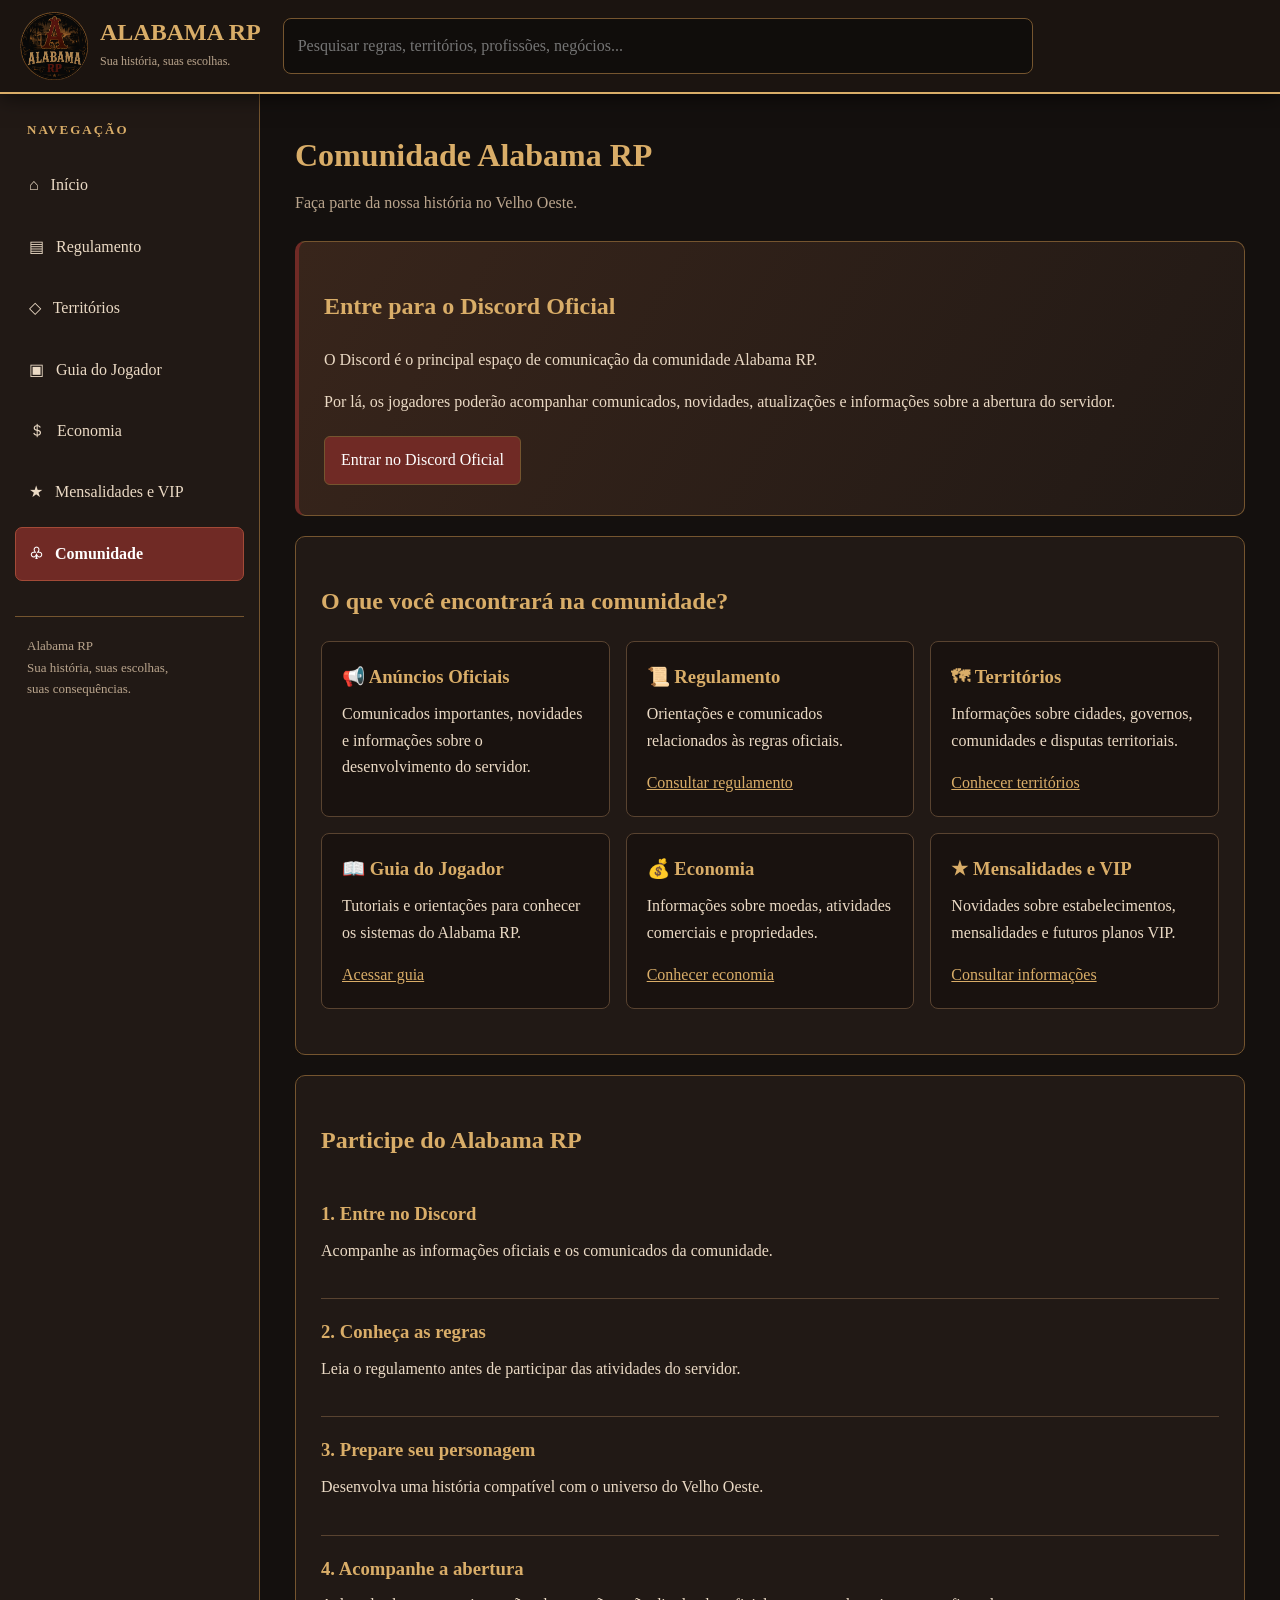
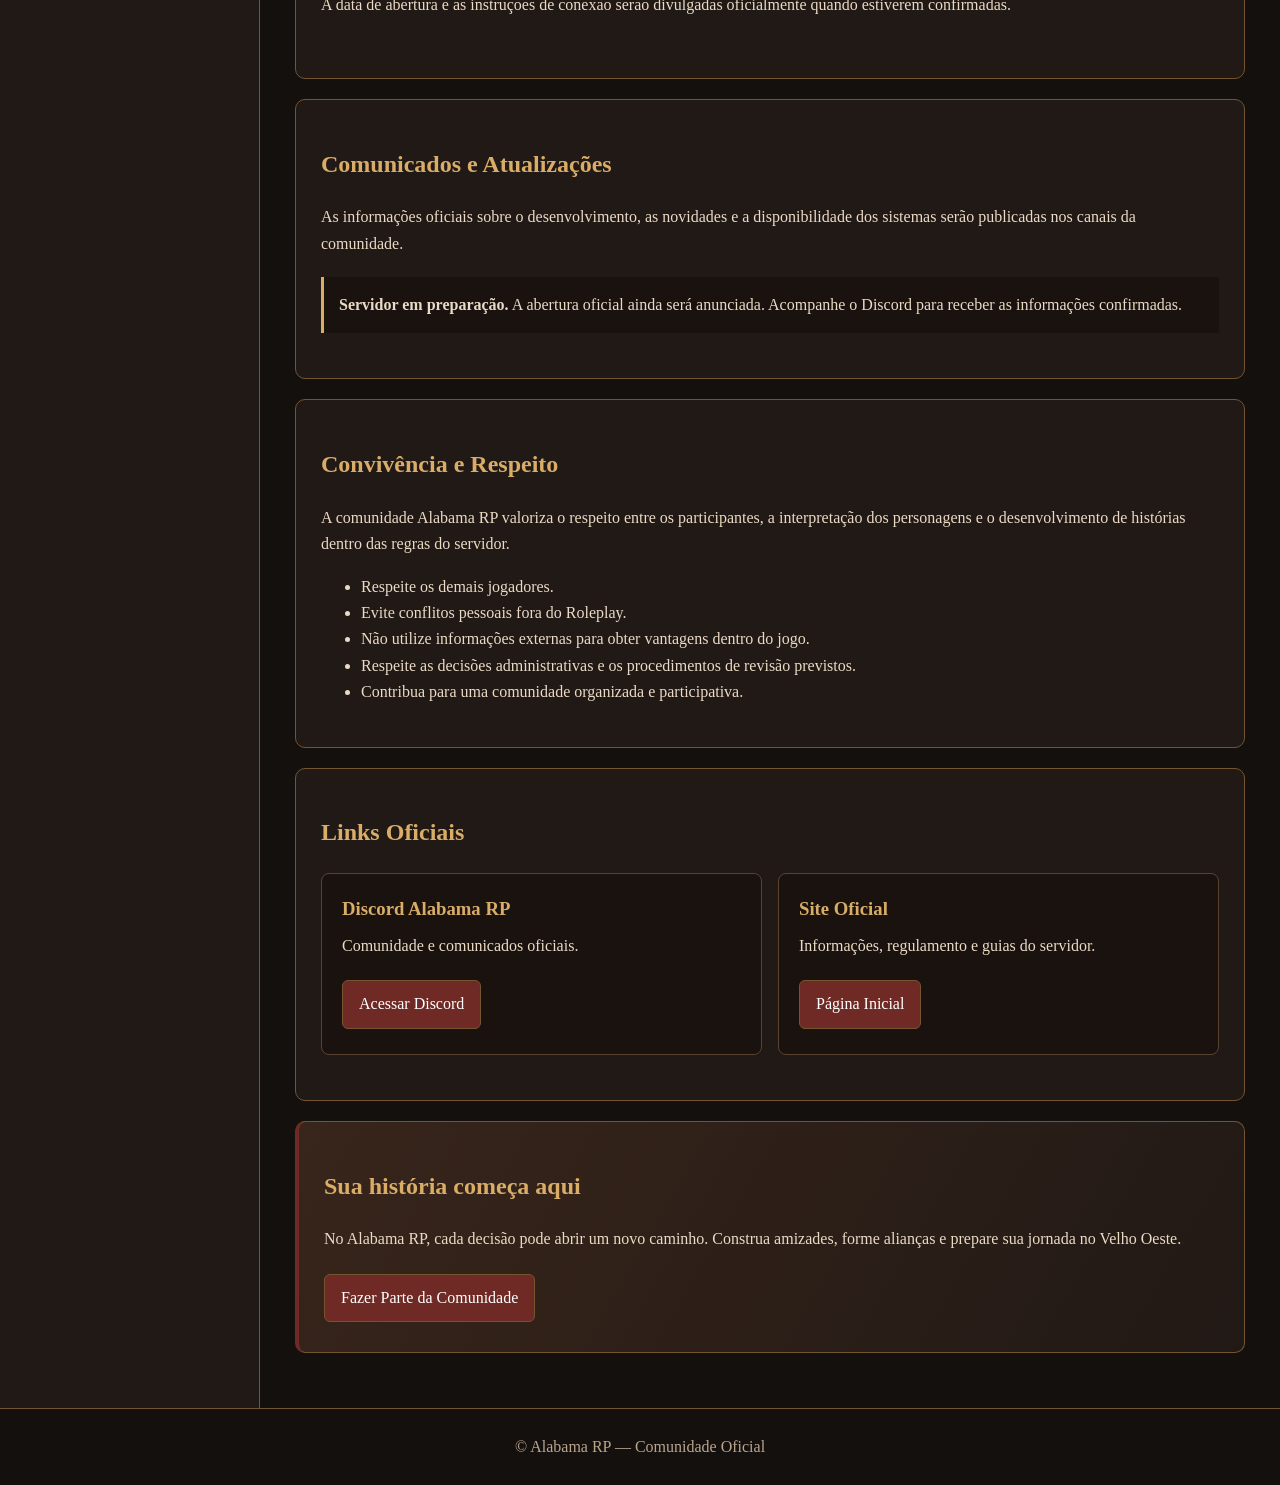
==== comunidade.html @ 0ffe821c "Create comunidade.html" ====
<!DOCTYPE html>
<html lang="pt-BR">
<head>
  <meta charset="UTF-8">
  <meta name="viewport" content="width=device-width, initial-scale=1">
  <meta name="description" content="Comunidade oficial Alabama RP: Discord, novidades, anúncios e informações para jogadores.">
  <title>Alabama RP | Comunidade</title>
  <link rel="stylesheet" href="estilo.css">
  <script src="script.js" defer></script>
</head>

<body>

<header class="topo">
  <div class="topo-interno">
    <div class="marca">
      <img src="LOGO.png" alt="Logo oficial Alabama RP">
      <div>
        <h1>ALABAMA RP</h1>
        <small>Sua história, suas escolhas.</small>
      </div>
    </div>

    <div class="pesquisa">
      <input
        id="pesquisaGlobal"
        type="search"
        placeholder="Pesquisar regras, territórios, profissões, negócios..."
        aria-label="Pesquisar no site"
        autocomplete="off"
      >
      <div id="resultadosBusca" class="resultados" hidden></div>
    </div>

    <button
      id="botaoMenu"
      class="botao-menu"
      type="button"
      aria-expanded="false"
      aria-controls="menuLateral"
    >☰ Menu</button>
  </div>
</header>

<div class="estrutura">

  <aside class="lateral" id="menuLateral">
    <h2>Navegação</h2>

    <nav class="menu" aria-label="Menu principal">
      <a href="index.html">⌂ &nbsp; Início</a>
      <a href="regulamento.html">▤ &nbsp; Regulamento</a>
      <a href="territorios.html">◇ &nbsp; Territórios</a>
      <a href="guia.html">▣ &nbsp; Guia do Jogador</a>
      <a href="economia.html">＄ &nbsp; Economia</a>
      <a href="mensalidades.html">★ &nbsp; Mensalidades e VIP</a>
      <a href="comunidade.html">♧ &nbsp; Comunidade</a>
    </nav>

    <div class="lateral-rodape">
      Alabama RP<br>
      Sua história, suas escolhas,<br>
      suas consequências.
    </div>
  </aside>

  <main class="conteudo">
    <section class="pagina">

      <h2 class="titulo-pagina">Comunidade Alabama RP</h2>
      <p class="subtitulo">
        Faça parte da nossa história no Velho Oeste.
      </p>

      <div class="painel destaque" id="discord">
        <h2>Entre para o Discord Oficial</h2>

        <p>
          O Discord é o principal espaço de comunicação
          da comunidade Alabama RP.
        </p>

        <p>
          Por lá, os jogadores poderão acompanhar
          comunicados, novidades, atualizações
          e informações sobre a abertura do servidor.
        </p>

        <a
          class="botao"
          href="https://discord.gg/YhVTENFm2B"
          target="_blank"
          rel="noopener noreferrer"
        >
          Entrar no Discord Oficial
        </a>
      </div>

      <div class="painel" id="informacoes">
        <h2>O que você encontrará na comunidade?</h2>

        <div class="grade">

          <div class="cartao">
            <h3>📢 Anúncios Oficiais</h3>
            <p>
              Comunicados importantes,
              novidades e informações
              sobre o desenvolvimento do servidor.
            </p>
          </div>

          <div class="cartao">
            <h3>📜 Regulamento</h3>
            <p>
              Orientações e comunicados
              relacionados às regras oficiais.
            </p>
            <a href="regulamento.html">
              Consultar regulamento
            </a>
          </div>

          <div class="cartao">
            <h3>🗺 Territórios</h3>
            <p>
              Informações sobre cidades,
              governos, comunidades e
              disputas territoriais.
            </p>
            <a href="territorios.html">
              Conhecer territórios
            </a>
          </div>

          <div class="cartao">
            <h3>📖 Guia do Jogador</h3>
            <p>
              Tutoriais e orientações
              para conhecer os sistemas
              do Alabama RP.
            </p>
            <a href="guia.html">
              Acessar guia
            </a>
          </div>

          <div class="cartao">
            <h3>💰 Economia</h3>
            <p>
              Informações sobre moedas,
              atividades comerciais
              e propriedades.
            </p>
            <a href="economia.html">
              Conhecer economia
            </a>
          </div>

          <div class="cartao">
            <h3>★ Mensalidades e VIP</h3>
            <p>
              Novidades sobre estabelecimentos,
              mensalidades e futuros planos VIP.
            </p>
            <a href="mensalidades.html">
              Consultar informações
            </a>
          </div>

        </div>
      </div>

      <div class="painel" id="participacao">
        <h2>Participe do Alabama RP</h2>

        <div class="regra">
          <h3>1. Entre no Discord</h3>
          <p>
            Acompanhe as informações oficiais
            e os comunicados da comunidade.
          </p>
        </div>

        <div class="regra">
          <h3>2. Conheça as regras</h3>
          <p>
            Leia o regulamento antes de
            participar das atividades
            do servidor.
          </p>
        </div>

        <div class="regra">
          <h3>3. Prepare seu personagem</h3>
          <p>
            Desenvolva uma história
            compatível com o universo
            do Velho Oeste.
          </p>
        </div>

        <div class="regra">
          <h3>4. Acompanhe a abertura</h3>
          <p>
            A data de abertura e as instruções
            de conexão serão divulgadas
            oficialmente quando estiverem
            confirmadas.
          </p>
        </div>
      </div>

      <div class="painel" id="comunicados">
        <h2>Comunicados e Atualizações</h2>

        <p>
          As informações oficiais sobre
          o desenvolvimento, as novidades
          e a disponibilidade dos sistemas
          serão publicadas nos canais
          da comunidade.
        </p>

        <div class="aviso">
          <strong>Servidor em preparação.</strong>
          A abertura oficial ainda será anunciada.
          Acompanhe o Discord para receber
          as informações confirmadas.
        </div>
      </div>

      <div class="painel" id="convivencia">
        <h2>Convivência e Respeito</h2>

        <p>
          A comunidade Alabama RP valoriza
          o respeito entre os participantes,
          a interpretação dos personagens
          e o desenvolvimento de histórias
          dentro das regras do servidor.
        </p>

        <ul>
          <li>Respeite os demais jogadores.</li>
          <li>Evite conflitos pessoais fora do Roleplay.</li>
          <li>Não utilize informações externas para obter vantagens dentro do jogo.</li>
          <li>Respeite as decisões administrativas e os procedimentos de revisão previstos.</li>
          <li>Contribua para uma comunidade organizada e participativa.</li>
        </ul>
      </div>

      <div class="painel" id="links">
        <h2>Links Oficiais</h2>

        <div class="grade">

          <div class="cartao">
            <h3>Discord Alabama RP</h3>
            <p>
              Comunidade e comunicados oficiais.
            </p>
            <a
              class="botao"
              href="https://discord.gg/YhVTENFm2B"
              target="_blank"
              rel="noopener noreferrer"
            >
              Acessar Discord
            </a>
          </div>

          <div class="cartao">
            <h3>Site Oficial</h3>
            <p>
              Informações, regulamento
              e guias do servidor.
            </p>
            <a class="botao" href="index.html">
              Página Inicial
            </a>
          </div>

        </div>
      </div>

      <div class="painel destaque">
        <h2>Sua história começa aqui</h2>

        <p>
          No Alabama RP, cada decisão
          pode abrir um novo caminho.
          Construa amizades, forme alianças
          e prepare sua jornada no Velho Oeste.
        </p>

        <a
          class="botao"
          href="https://discord.gg/YhVTENFm2B"
          target="_blank"
          rel="noopener noreferrer"
        >
          Fazer Parte da Comunidade
        </a>
      </div>

    </section>
  </main>
</div>

<footer class="rodape">
  © Alabama RP — Comunidade Oficial
</footer>

</body>
</html>
---- estilo.css ----
:root {
  --fundo: #14100e;
  --painel: #211915;
  --painel-claro: #2b211b;
  --ouro: #d9ad68;
  --vermelho: #702a25;
  --texto: #ebdac5;
  --borda: #75552f;
  --muted: #baa58d;
}

* {
  box-sizing: border-box;
}

body {
  margin: 0;
  background: var(--fundo);
  color: var(--texto);
  font-family: Georgia, serif;
  line-height: 1.65;
}

button, input {
  font: inherit;
}

button {
  cursor: pointer;
}

[hidden] {
  display: none !important;
}

a {
  color: var(--ouro);
}

h1, h2, h3, h4 {
  color: var(--ouro);
}

h3 {
  margin-bottom: 8px;
}

p {
  margin-top: 8px;
}

.topo {
  position: sticky;
  top: 0;
  z-index: 20;
  background: #1b1410;
  border-bottom: 2px solid var(--ouro);
  box-shadow: 0 4px 20px #0008;
}

.topo-interno {
  max-width: 1500px;
  margin: auto;
  padding: 12px 20px;
  display: flex;
  align-items: center;
  gap: 22px;
}

.marca {
  display: flex;
  align-items: center;
  gap: 12px;
  min-width: 235px;
}

.marca img {
  width: 68px;
  height: 68px;
  object-fit: contain;
}

.marca h1 {
  font-size: 1.5rem;
  margin: 0;
  line-height: 1.2;
}

.marca small {
  color: var(--muted);
  font-size: 12px;
}

.pesquisa {
  flex: 1;
  position: relative;
  max-width: 750px;
}

.pesquisa input {
  width: 100%;
  padding: 14px;
  color: white;
  background: #100d0b;
  border: 1px solid var(--borda);
  border-radius: 8px;
  outline: none;
}

.pesquisa input:focus {
  border-color: var(--ouro);
}

.resultados {
  position: absolute;
  top: calc(100% + 8px);
  left: 0;
  right: 0;
  max-height: 350px;
  overflow: auto;
  background: var(--painel);
  border: 1px solid var(--borda);
  border-radius: 8px;
  box-shadow: 0 12px 30px #000a;
}

.resultado {
  display: block;
  width: 100%;
  padding: 12px;
  text-align: left;
  background: transparent;
  border: 0;
  border-bottom: 1px solid #493528;
  color: var(--texto);
}

.resultado:hover {
  background: var(--vermelho);
}

.resultado strong {
  display: block;
  color: var(--ouro);
}

.resultado small {
  color: var(--muted);
}

.botao-menu {
  display: none;
  padding: 10px;
  background: var(--vermelho);
  color: white;
  border: 1px solid var(--borda);
  border-radius: 6px;
}

.estrutura {
  display: grid;
  grid-template-columns: 260px minmax(0, 1fr);
  max-width: 1500px;
  margin: auto;
  min-height: calc(100vh - 100px);
}

.lateral {
  padding: 25px 15px;
  background: var(--painel);
  border-right: 1px solid var(--borda);
}

.lateral h2 {
  font-size: 13px;
  letter-spacing: 2px;
  text-transform: uppercase;
  margin: 0 12px 18px;
}

.menu {
  display: flex;
  flex-direction: column;
  gap: 7px;
}

.menu a,
.menu button {
  display: block;
  width: 100%;
  text-align: left;
  padding: 13px;
  border: 1px solid transparent;
  border-radius: 7px;
  background: transparent;
  color: var(--texto);
  text-decoration: none;
}

.menu a:hover,
.menu button:hover {
  background: var(--painel-claro);
  border-color: var(--borda);
}

.menu a.ativo,
.menu button.ativo {
  background: var(--vermelho);
  border-color: #a34a37;
  color: white;
  font-weight: bold;
}

.lateral-rodape {
  margin-top: 35px;
  padding: 18px 12px;
  border-top: 1px solid var(--borda);
  color: var(--muted);
  font-size: 13px;
}

.conteudo {
  min-width: 0;
  padding: 35px;
}

.pagina {
  max-width: 1080px;
  margin: auto;
}

.titulo-pagina {
  font-size: 2rem;
  margin: 0;
}

.subtitulo {
  color: var(--muted);
  margin-bottom: 25px;
}

.painel {
  background: var(--painel);
  border: 1px solid var(--borda);
  border-radius: 10px;
  padding: 25px;
  margin-bottom: 20px;
}

.destaque {
  background: linear-gradient(120deg, #38251b, var(--painel));
  border-left: 4px solid var(--vermelho);
}

.grade {
  display: grid;
  grid-template-columns: repeat(auto-fit, minmax(225px, 1fr));
  gap: 16px;
  margin: 20px 0;
}

.cartao {
  padding: 20px;
  background: #19120f;
  border: 1px solid #594330;
  border-radius: 8px;
}

.cartao h3 {
  margin-top: 0;
}

.aviso {
  padding: 15px;
  background: #19120f;
  border-left: 3px solid var(--ouro);
  margin: 20px 0;
}

.regra {
  border-bottom: 1px solid #594330;
  padding: 18px 0;
}

.regra:last-child {
  border-bottom: 0;
}

.regra h3 {
  margin-top: 0;
}

.regra ul {
  padding-left: 23px;
}

.regra li {
  margin: 7px 0;
}

.etiqueta {
  display: inline-block;
  padding: 4px 10px;
  background: #392820;
  color: var(--ouro);
  border: 1px solid var(--borda);
  border-radius: 5px;
  font-size: 13px;
}

.botao {
  display: inline-block;
  padding: 10px 16px;
  border: 1px solid var(--borda);
  border-radius: 6px;
  background: var(--vermelho);
  color: white;
  text-decoration: none;
  margin: 5px 5px 5px 0;
}

.botao:hover {
  background: #91392e;
}

.rodape {
  text-align: center;
  color: var(--muted);
  border-top: 1px solid var(--borda);
  padding: 25px;
}

@media (max-width: 850px) {
  .topo-interno {
    flex-wrap: wrap;
    gap: 10px;
  }

  .marca {
    min-width: 0;
    flex: 1;
  }

  .marca img {
    width: 50px;
    height: 50px;
  }

  .marca h1 {
    font-size: 1.2rem;
  }

  .pesquisa {
    order: 3;
    flex-basis: 100%;
    max-width: none;
  }

  .botao-menu {
    display: block;
  }

  .estrutura {
    display: block;
  }

  .lateral {
    display: none;
    border-right: 0;
  }

  .lateral.aberta {
    display: block;
  }

  .conteudo {
    padding: 20px 15px;
  }

  .painel {
    padding: 18px;
  }

  .titulo-pagina {
    font-size: 1.6rem;
  }
}
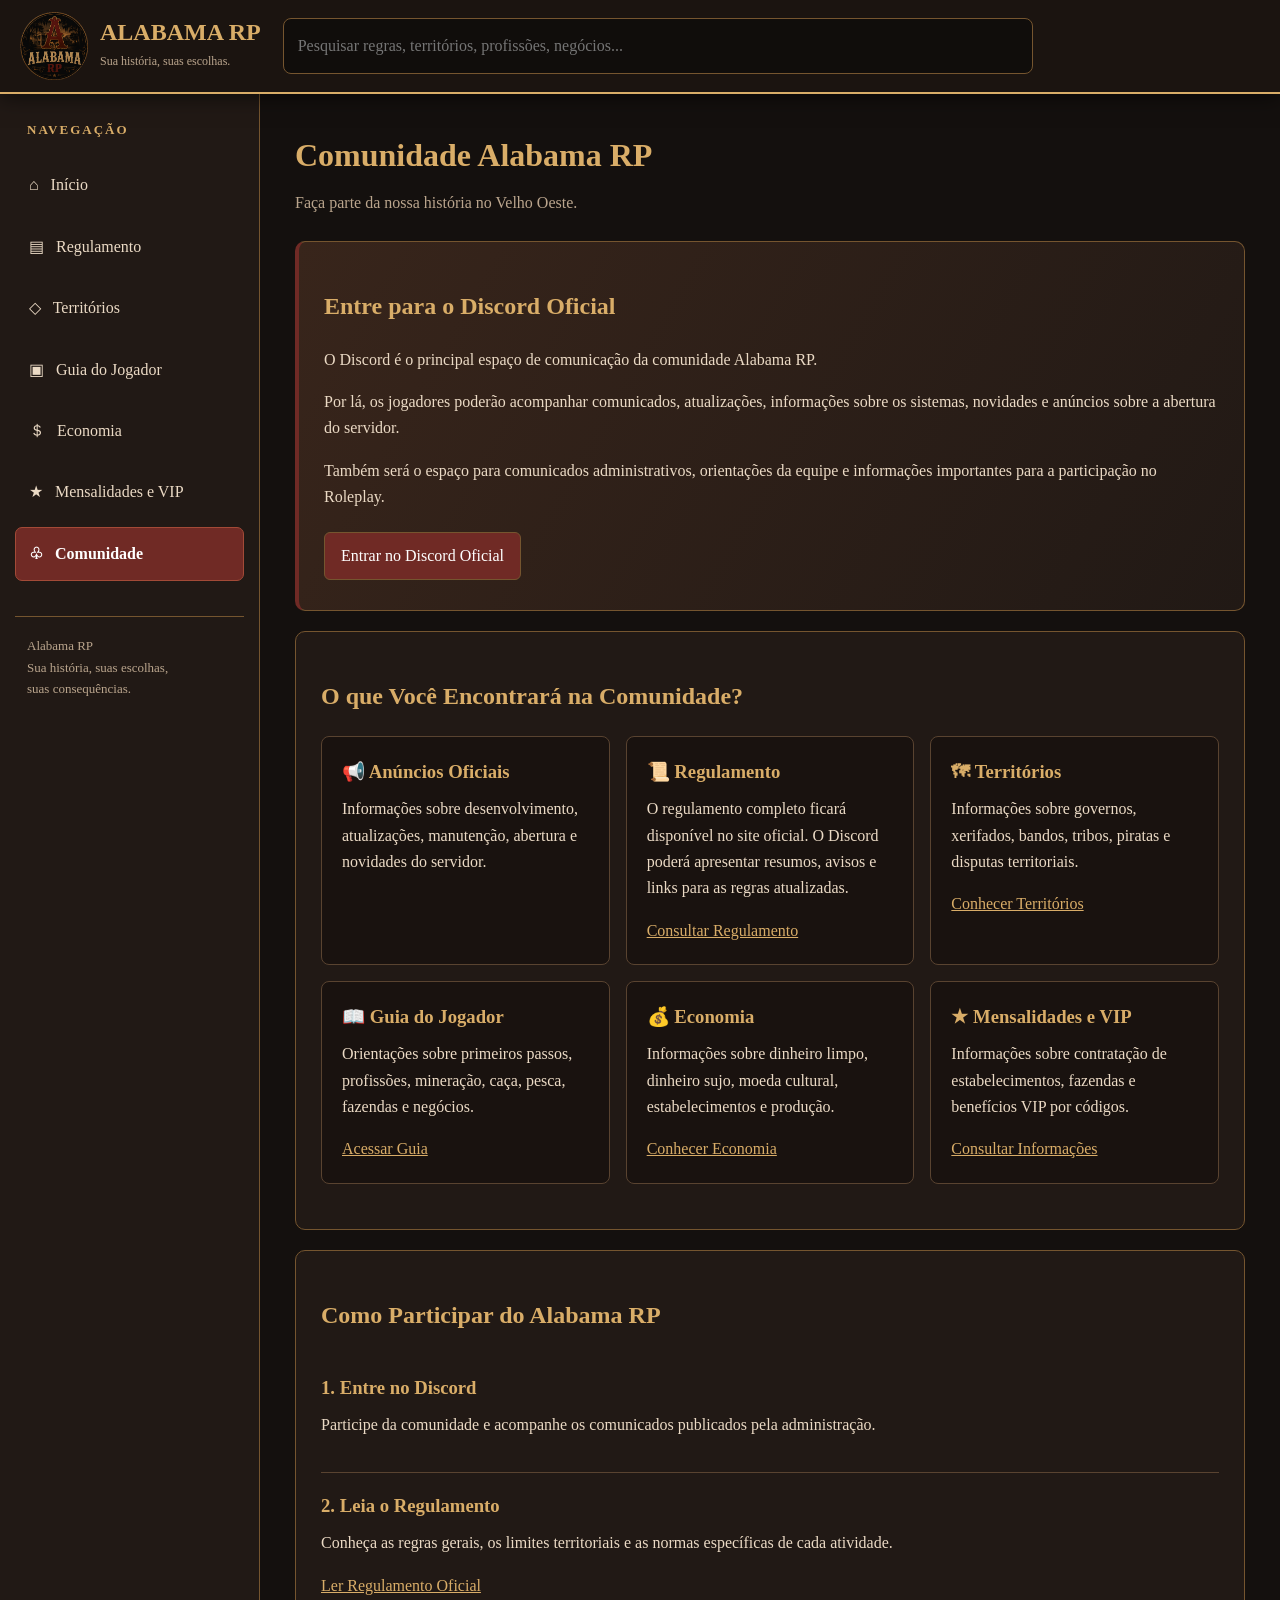
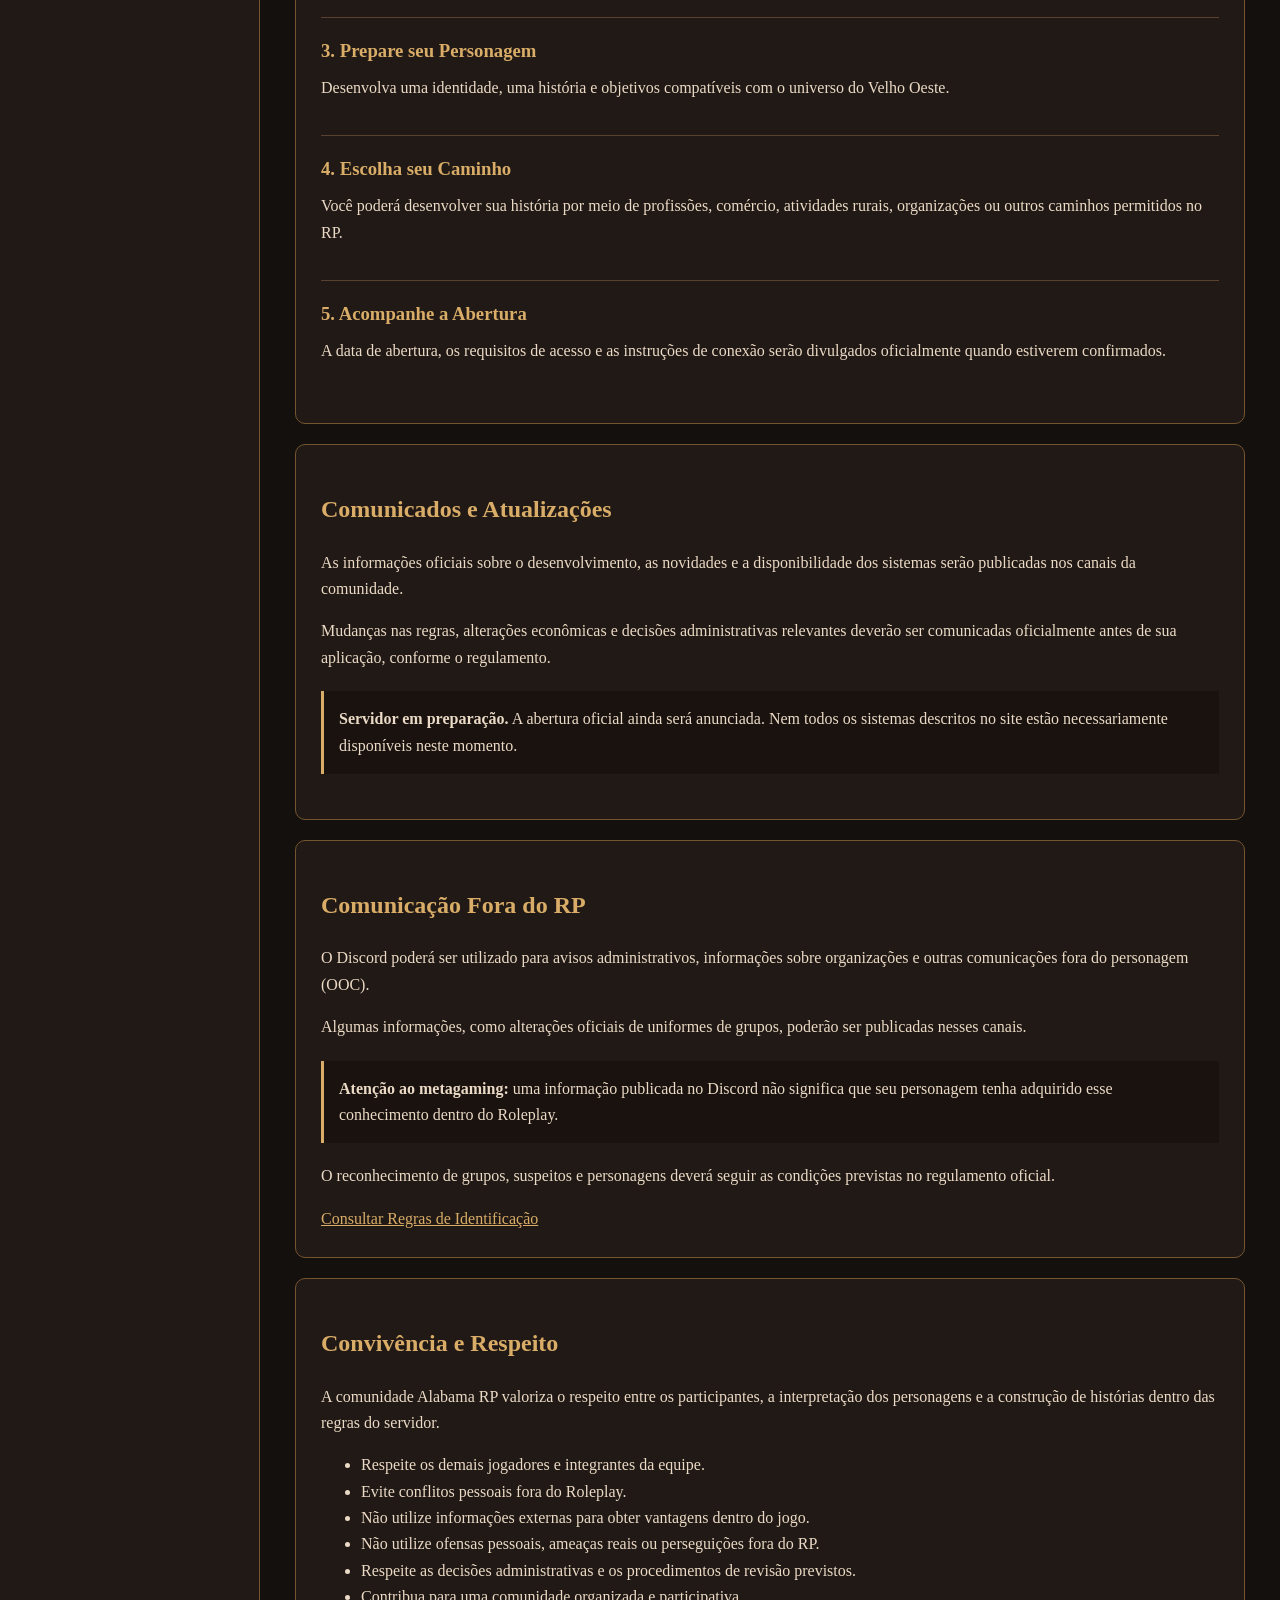
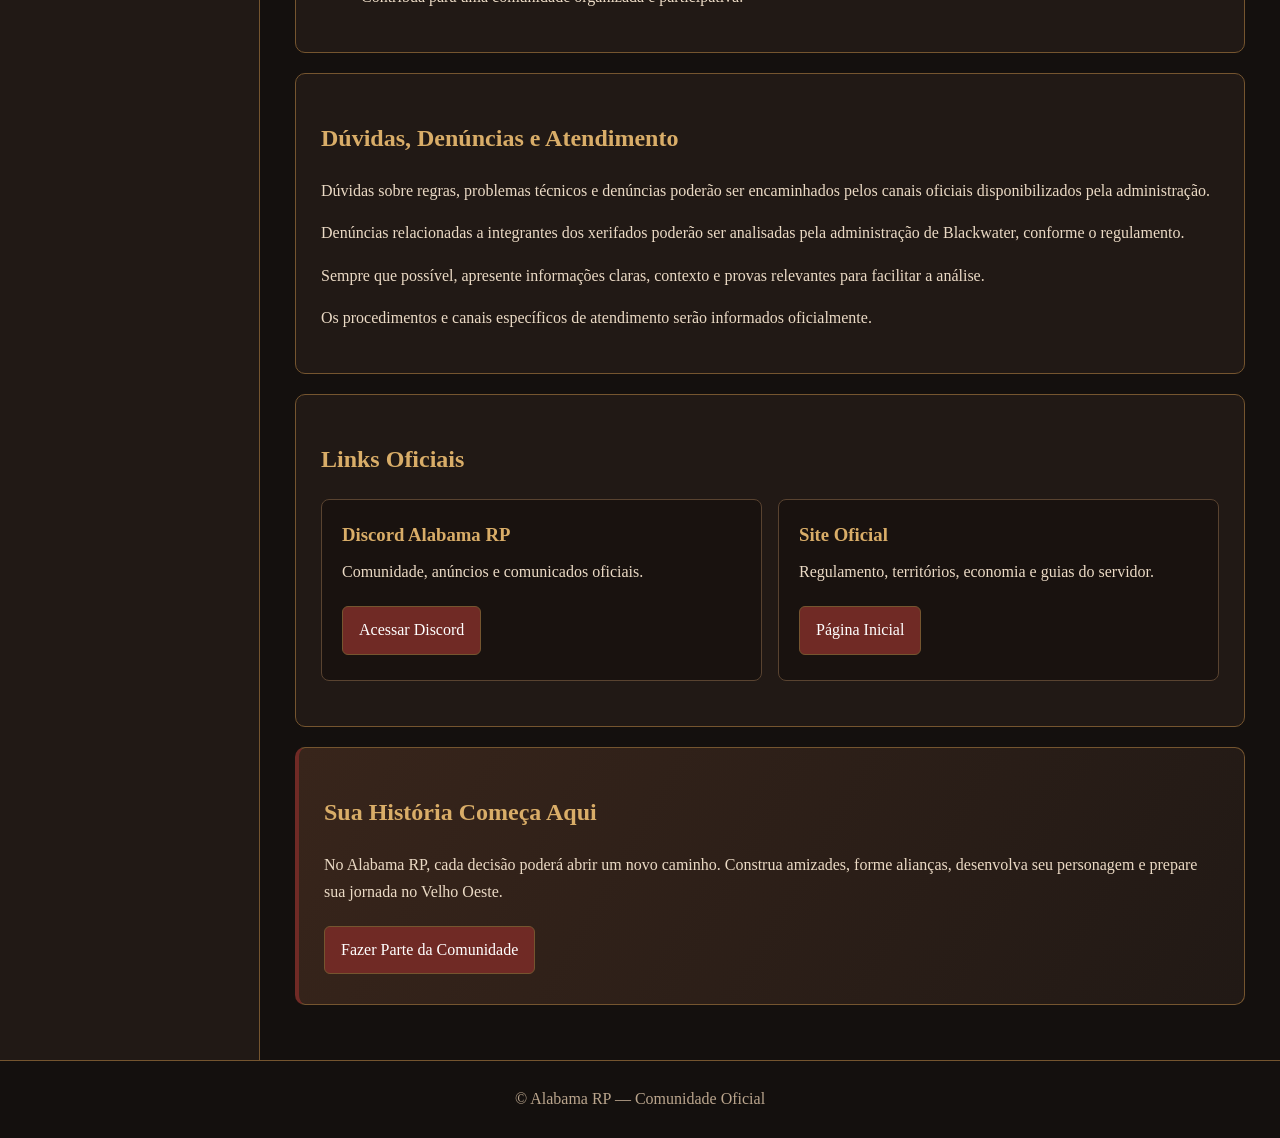
==== commit 18666f02: "Update comunidade.html" ====
--- a/comunidade.html
+++ b/comunidade.html
@@ -4,7 +4,7 @@
 <head>
   <meta charset="UTF-8">
   <meta name="viewport" content="width=device-width, initial-scale=1">
-  <meta name="description" content="Comunidade oficial Alabama RP: Discord, novidades, anúncios e informações para jogadores.">
+  <meta name="description" content="Comunidade oficial Alabama RP: Discord, anúncios, regulamento, atualizações e informações para jogadores.">
   <title>Alabama RP | Comunidade</title>
   <link rel="stylesheet" href="estilo.css">
   <script src="script.js" defer></script>
@@ -69,6 +69,7 @@
     <section class="pagina">
 
       <h2 class="titulo-pagina">Comunidade Alabama RP</h2>
+
       <p class="subtitulo">
         Faça parte da nossa história no Velho Oeste.
       </p>
@@ -77,14 +78,24 @@
         <h2>Entre para o Discord Oficial</h2>
 
         <p>
-          O Discord é o principal espaço de comunicação
-          da comunidade Alabama RP.
+          O Discord é o principal espaço
+          de comunicação da comunidade Alabama RP.
         </p>
 
         <p>
           Por lá, os jogadores poderão acompanhar
-          comunicados, novidades, atualizações
-          e informações sobre a abertura do servidor.
+          comunicados, atualizações,
+          informações sobre os sistemas,
+          novidades e anúncios sobre
+          a abertura do servidor.
+        </p>
+
+        <p>
+          Também será o espaço para
+          comunicados administrativos,
+          orientações da equipe
+          e informações importantes
+          para a participação no Roleplay.
         </p>
 
         <a
@@ -98,74 +109,78 @@
       </div>
 
       <div class="painel" id="informacoes">
-        <h2>O que você encontrará na comunidade?</h2>
+        <h2>O que Você Encontrará na Comunidade?</h2>
 
         <div class="grade">
 
           <div class="cartao">
             <h3>📢 Anúncios Oficiais</h3>
             <p>
-              Comunicados importantes,
-              novidades e informações
-              sobre o desenvolvimento do servidor.
+              Informações sobre desenvolvimento,
+              atualizações, manutenção,
+              abertura e novidades do servidor.
             </p>
           </div>
 
           <div class="cartao">
             <h3>📜 Regulamento</h3>
             <p>
-              Orientações e comunicados
-              relacionados às regras oficiais.
+              O regulamento completo ficará
+              disponível no site oficial.
+              O Discord poderá apresentar
+              resumos, avisos e links
+              para as regras atualizadas.
             </p>
             <a href="regulamento.html">
-              Consultar regulamento
+              Consultar Regulamento
             </a>
           </div>
 
           <div class="cartao">
             <h3>🗺 Territórios</h3>
             <p>
-              Informações sobre cidades,
-              governos, comunidades e
-              disputas territoriais.
+              Informações sobre governos,
+              xerifados, bandos, tribos,
+              piratas e disputas territoriais.
             </p>
             <a href="territorios.html">
-              Conhecer territórios
+              Conhecer Territórios
             </a>
           </div>
 
           <div class="cartao">
             <h3>📖 Guia do Jogador</h3>
             <p>
-              Tutoriais e orientações
-              para conhecer os sistemas
-              do Alabama RP.
+              Orientações sobre primeiros passos,
+              profissões, mineração, caça,
+              pesca, fazendas e negócios.
             </p>
             <a href="guia.html">
-              Acessar guia
+              Acessar Guia
             </a>
           </div>
 
           <div class="cartao">
             <h3>💰 Economia</h3>
             <p>
-              Informações sobre moedas,
-              atividades comerciais
-              e propriedades.
+              Informações sobre dinheiro limpo,
+              dinheiro sujo, moeda cultural,
+              estabelecimentos e produção.
             </p>
             <a href="economia.html">
-              Conhecer economia
+              Conhecer Economia
             </a>
           </div>
 
           <div class="cartao">
             <h3>★ Mensalidades e VIP</h3>
             <p>
-              Novidades sobre estabelecimentos,
-              mensalidades e futuros planos VIP.
+              Informações sobre contratação
+              de estabelecimentos, fazendas
+              e benefícios VIP por códigos.
             </p>
             <a href="mensalidades.html">
-              Consultar informações
+              Consultar Informações
             </a>
           </div>
 
@@ -173,41 +188,60 @@
       </div>
 
       <div class="painel" id="participacao">
-        <h2>Participe do Alabama RP</h2>
+        <h2>Como Participar do Alabama RP</h2>
 
         <div class="regra">
           <h3>1. Entre no Discord</h3>
           <p>
-            Acompanhe as informações oficiais
-            e os comunicados da comunidade.
+            Participe da comunidade
+            e acompanhe os comunicados
+            publicados pela administração.
           </p>
         </div>
 
         <div class="regra">
-          <h3>2. Conheça as regras</h3>
+          <h3>2. Leia o Regulamento</h3>
           <p>
-            Leia o regulamento antes de
-            participar das atividades
-            do servidor.
+            Conheça as regras gerais,
+            os limites territoriais
+            e as normas específicas
+            de cada atividade.
           </p>
+          <a href="regulamento.html">
+            Ler Regulamento Oficial
+          </a>
         </div>
 
         <div class="regra">
-          <h3>3. Prepare seu personagem</h3>
+          <h3>3. Prepare seu Personagem</h3>
           <p>
-            Desenvolva uma história
-            compatível com o universo
+            Desenvolva uma identidade,
+            uma história e objetivos
+            compatíveis com o universo
             do Velho Oeste.
           </p>
         </div>
 
         <div class="regra">
-          <h3>4. Acompanhe a abertura</h3>
+          <h3>4. Escolha seu Caminho</h3>
           <p>
-            A data de abertura e as instruções
-            de conexão serão divulgadas
-            oficialmente quando estiverem
-            confirmadas.
+            Você poderá desenvolver
+            sua história por meio
+            de profissões, comércio,
+            atividades rurais,
+            organizações ou outros
+            caminhos permitidos no RP.
+          </p>
+        </div>
+
+        <div class="regra">
+          <h3>5. Acompanhe a Abertura</h3>
+          <p>
+            A data de abertura,
+            os requisitos de acesso
+            e as instruções de conexão
+            serão divulgados oficialmente
+            quando estiverem confirmados.
           </p>
         </div>
       </div>
@@ -216,19 +250,68 @@
         <h2>Comunicados e Atualizações</h2>
 
         <p>
-          As informações oficiais sobre
-          o desenvolvimento, as novidades
-          e a disponibilidade dos sistemas
-          serão publicadas nos canais
-          da comunidade.
+          As informações oficiais
+          sobre o desenvolvimento,
+          as novidades e a disponibilidade
+          dos sistemas serão publicadas
+          nos canais da comunidade.
+        </p>
+
+        <p>
+          Mudanças nas regras,
+          alterações econômicas
+          e decisões administrativas
+          relevantes deverão ser comunicadas
+          oficialmente antes de sua aplicação,
+          conforme o regulamento.
         </p>
 
         <div class="aviso">
           <strong>Servidor em preparação.</strong>
           A abertura oficial ainda será anunciada.
-          Acompanhe o Discord para receber
-          as informações confirmadas.
-        </div>
+          Nem todos os sistemas descritos
+          no site estão necessariamente
+          disponíveis neste momento.
+        </div>
+      </div>
+
+      <div class="painel" id="comunicacao-ooc">
+        <h2>Comunicação Fora do RP</h2>
+
+        <p>
+          O Discord poderá ser utilizado
+          para avisos administrativos,
+          informações sobre organizações
+          e outras comunicações
+          fora do personagem (OOC).
+        </p>
+
+        <p>
+          Algumas informações,
+          como alterações oficiais
+          de uniformes de grupos,
+          poderão ser publicadas
+          nesses canais.
+        </p>
+
+        <div class="aviso">
+          <strong>Atenção ao metagaming:</strong>
+          uma informação publicada no Discord
+          não significa que seu personagem
+          tenha adquirido esse conhecimento
+          dentro do Roleplay.
+        </div>
+
+        <p>
+          O reconhecimento de grupos,
+          suspeitos e personagens deverá
+          seguir as condições previstas
+          no regulamento oficial.
+        </p>
+
+        <a href="regulamento.html#regra-5">
+          Consultar Regras de Identificação
+        </a>
       </div>
 
       <div class="painel" id="convivencia">
@@ -238,19 +321,54 @@
           A comunidade Alabama RP valoriza
           o respeito entre os participantes,
           a interpretação dos personagens
-          e o desenvolvimento de histórias
+          e a construção de histórias
           dentro das regras do servidor.
         </p>
 
         <ul>
-          <li>Respeite os demais jogadores.</li>
+          <li>Respeite os demais jogadores e integrantes da equipe.</li>
           <li>Evite conflitos pessoais fora do Roleplay.</li>
           <li>Não utilize informações externas para obter vantagens dentro do jogo.</li>
+          <li>Não utilize ofensas pessoais, ameaças reais ou perseguições fora do RP.</li>
           <li>Respeite as decisões administrativas e os procedimentos de revisão previstos.</li>
           <li>Contribua para uma comunidade organizada e participativa.</li>
         </ul>
       </div>
 
+      <div class="painel" id="denuncias">
+        <h2>Dúvidas, Denúncias e Atendimento</h2>
+
+        <p>
+          Dúvidas sobre regras,
+          problemas técnicos
+          e denúncias poderão ser
+          encaminhados pelos canais
+          oficiais disponibilizados
+          pela administração.
+        </p>
+
+        <p>
+          Denúncias relacionadas
+          a integrantes dos xerifados
+          poderão ser analisadas
+          pela administração de Blackwater,
+          conforme o regulamento.
+        </p>
+
+        <p>
+          Sempre que possível,
+          apresente informações claras,
+          contexto e provas relevantes
+          para facilitar a análise.
+        </p>
+
+        <p>
+          Os procedimentos e canais
+          específicos de atendimento
+          serão informados oficialmente.
+        </p>
+      </div>
+
       <div class="painel" id="links">
         <h2>Links Oficiais</h2>
 
@@ -259,7 +377,8 @@
           <div class="cartao">
             <h3>Discord Alabama RP</h3>
             <p>
-              Comunidade e comunicados oficiais.
+              Comunidade, anúncios
+              e comunicados oficiais.
             </p>
             <a
               class="botao"
@@ -274,8 +393,8 @@
           <div class="cartao">
             <h3>Site Oficial</h3>
             <p>
-              Informações, regulamento
-              e guias do servidor.
+              Regulamento, territórios,
+              economia e guias do servidor.
             </p>
             <a class="botao" href="index.html">
               Página Inicial
@@ -286,13 +405,15 @@
       </div>
 
       <div class="painel destaque">
-        <h2>Sua história começa aqui</h2>
+        <h2>Sua História Começa Aqui</h2>
 
         <p>
           No Alabama RP, cada decisão
-          pode abrir um novo caminho.
-          Construa amizades, forme alianças
-          e prepare sua jornada no Velho Oeste.
+          poderá abrir um novo caminho.
+          Construa amizades, forme alianças,
+          desenvolva seu personagem
+          e prepare sua jornada
+          no Velho Oeste.
         </p>
 
         <a
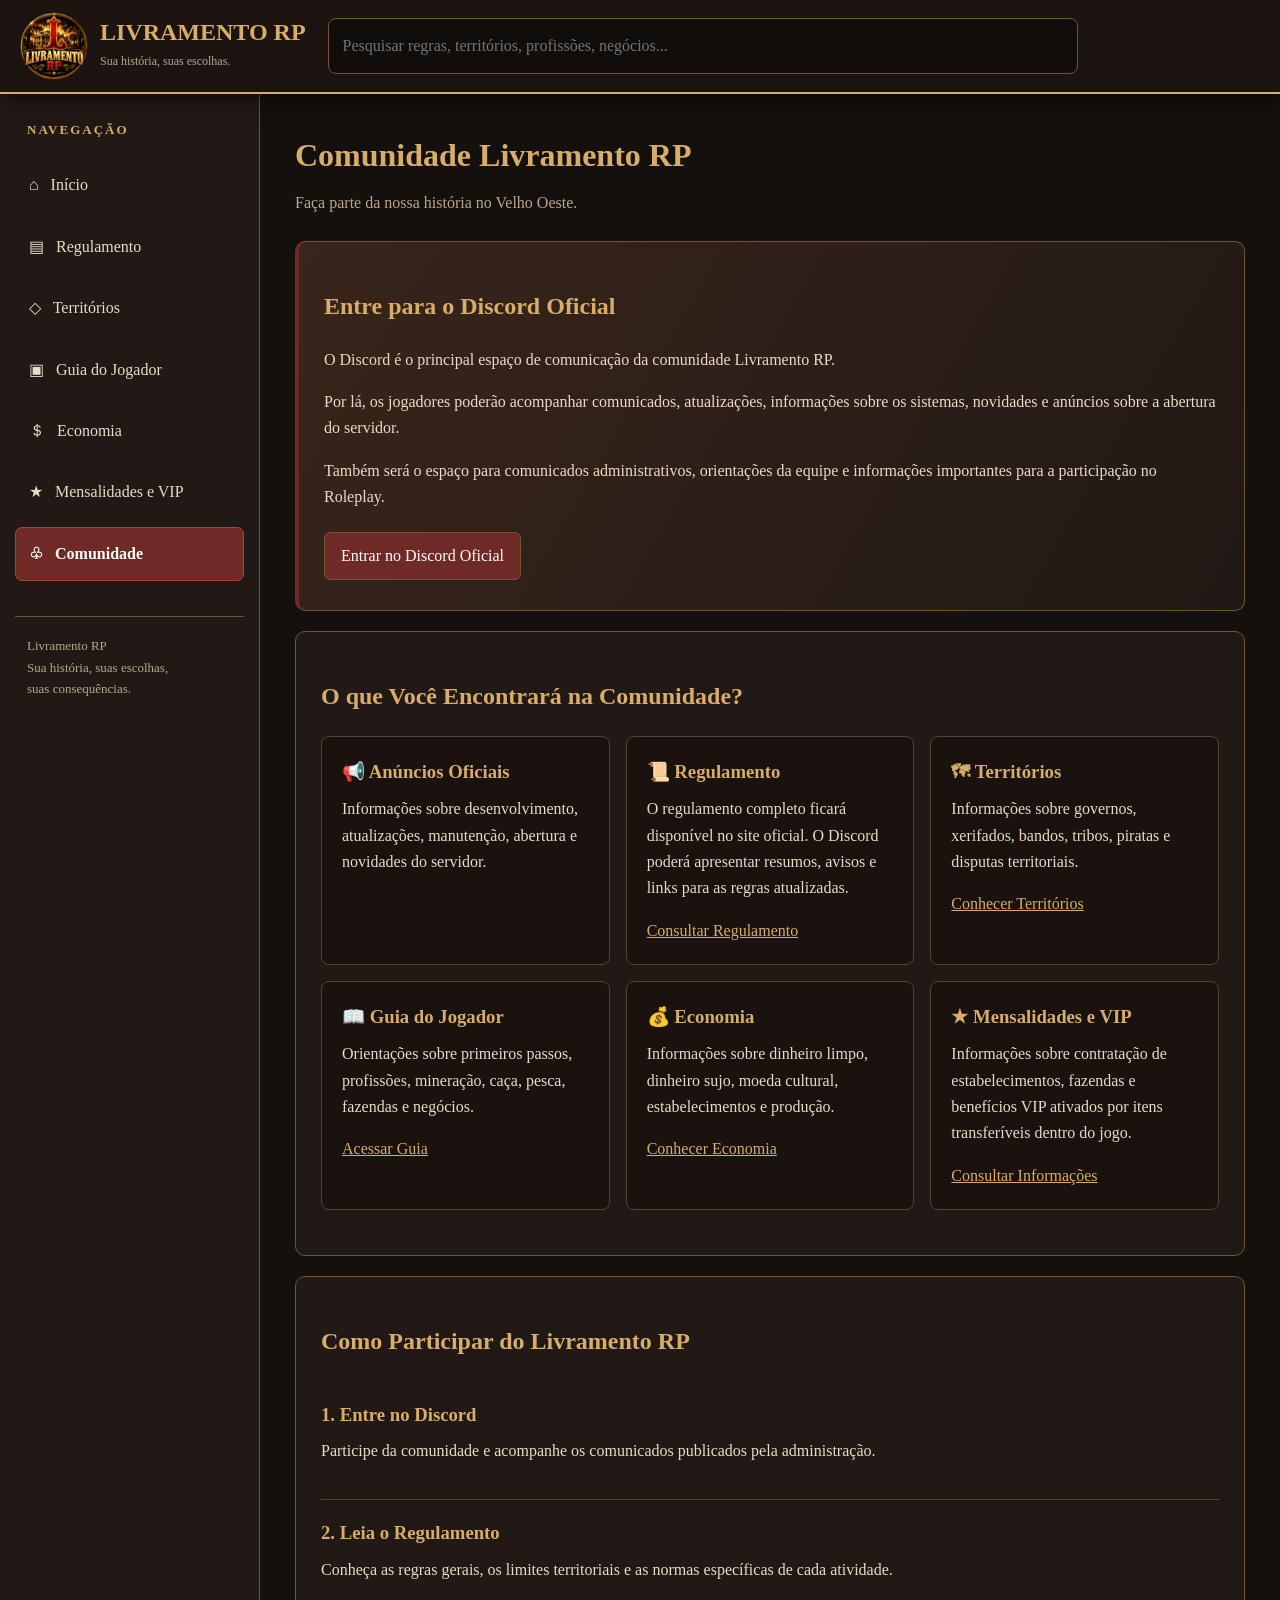
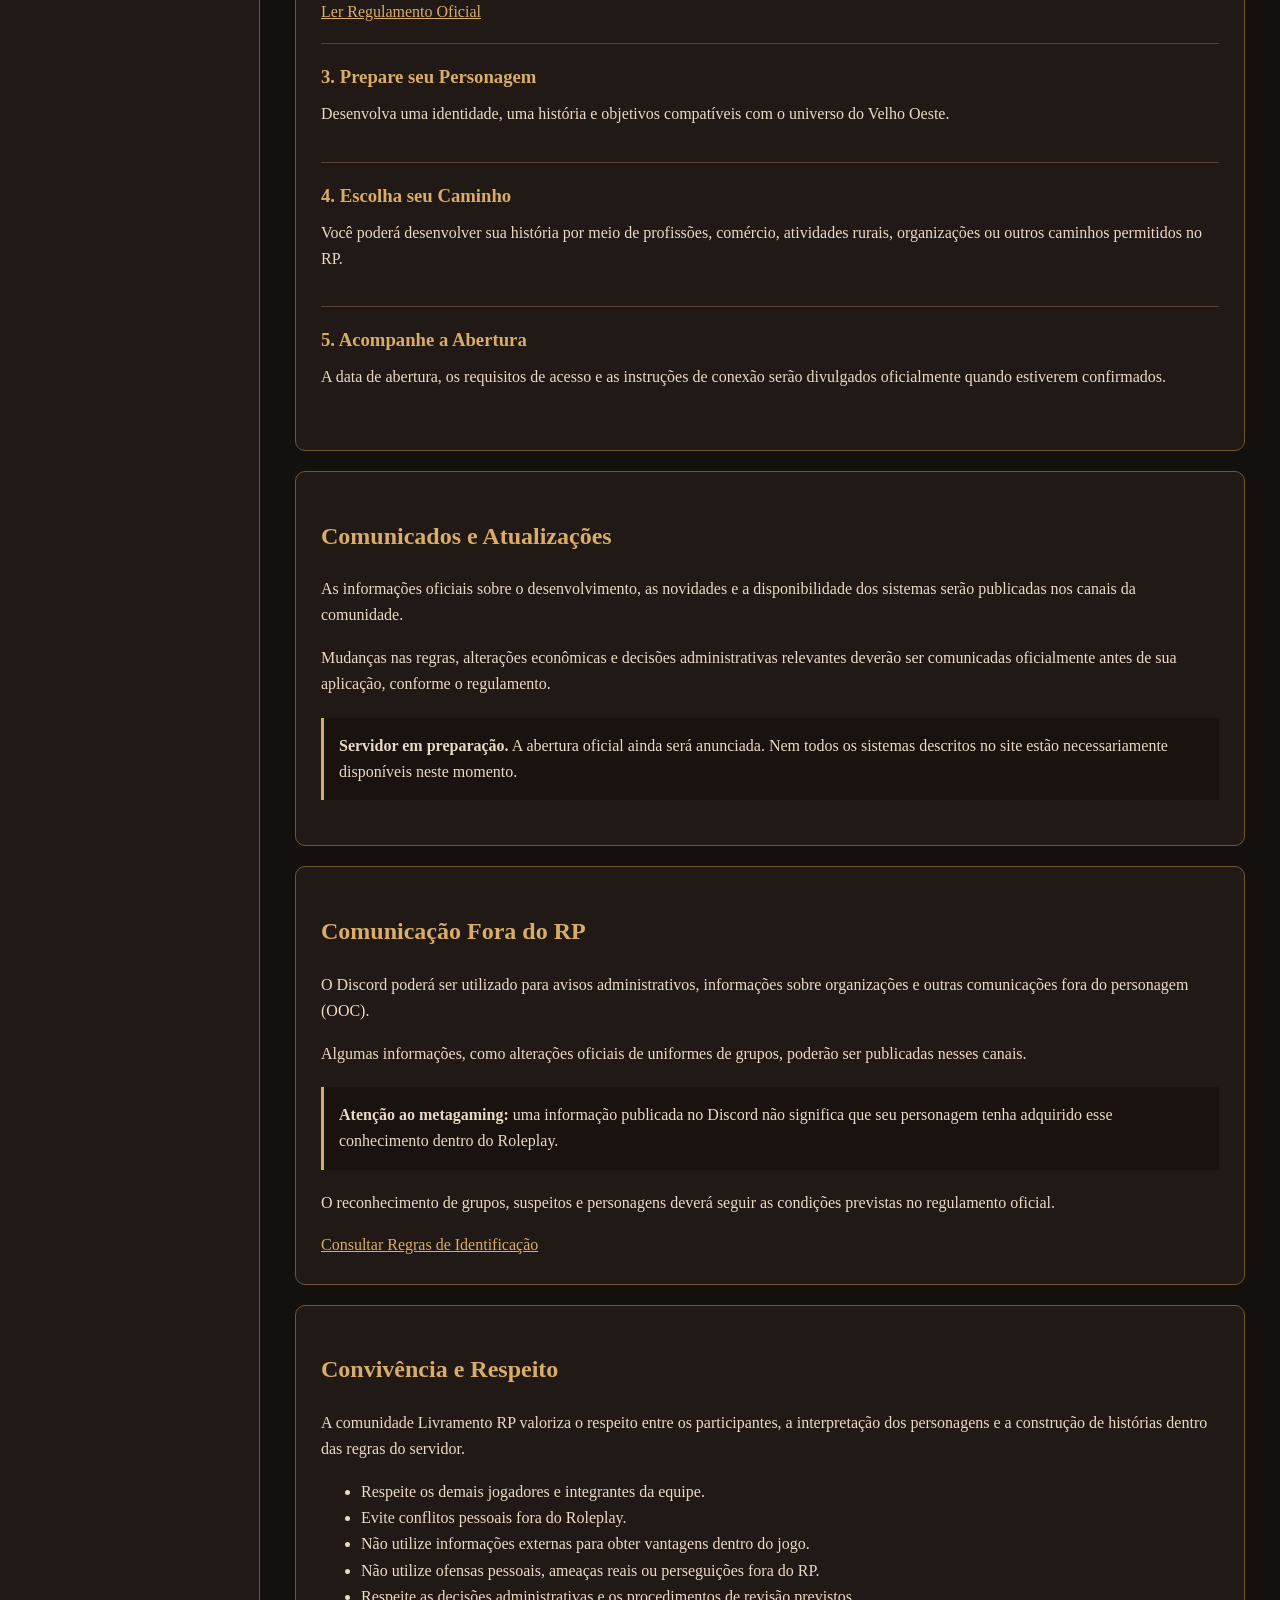
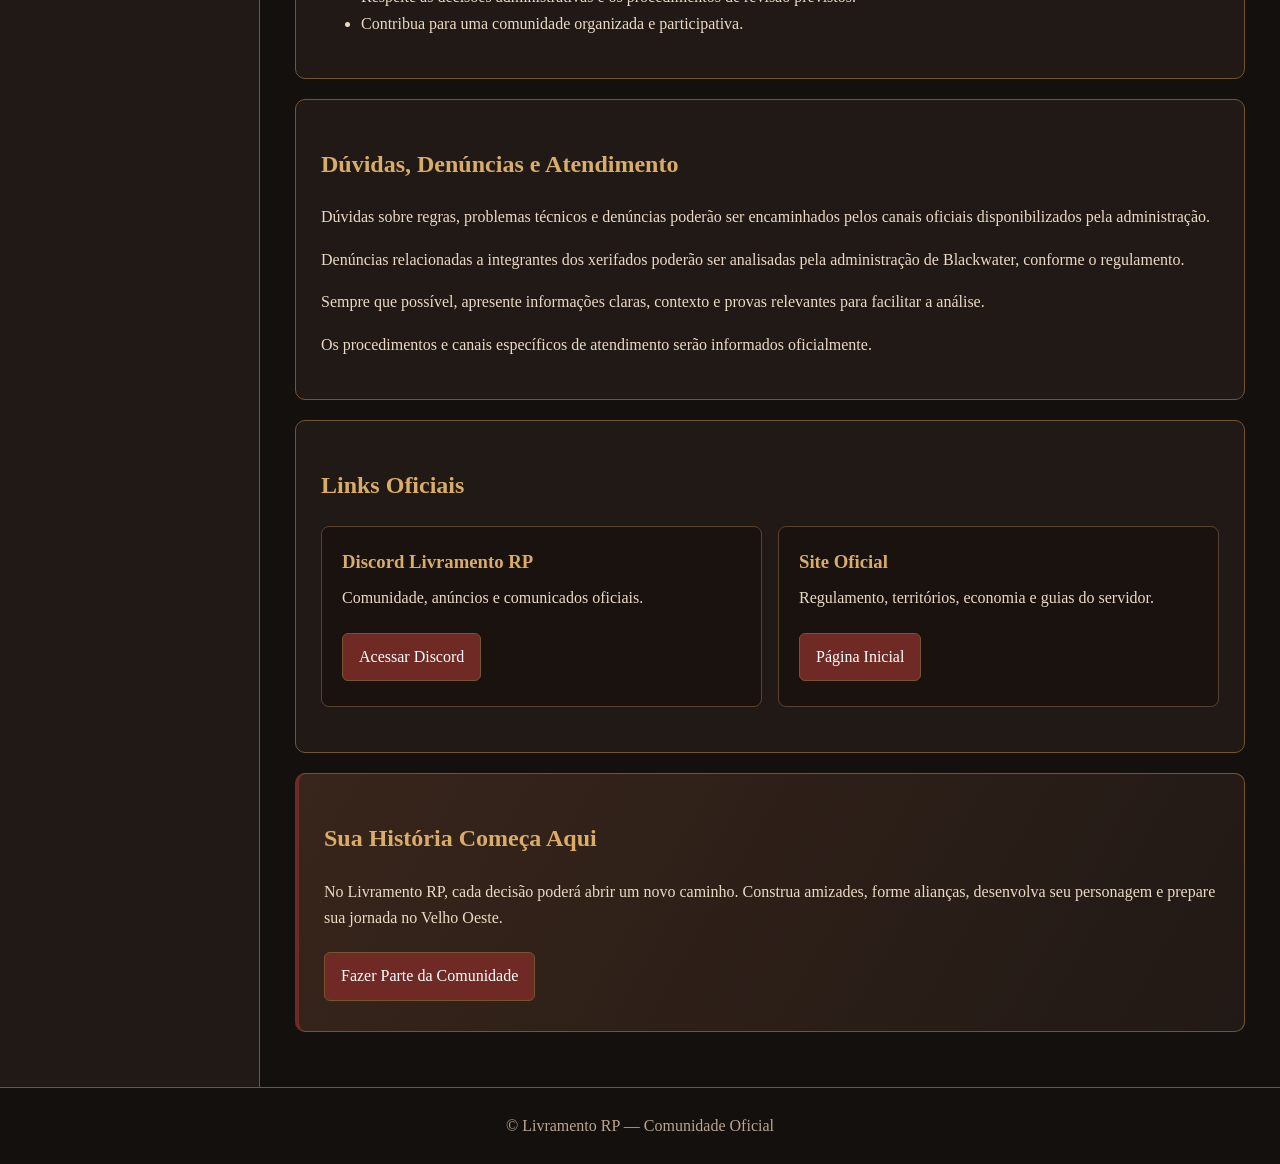
==== commit 815fd3d6: "Update comunidade.html" ====
--- a/comunidade.html
+++ b/comunidade.html
@@ -4,8 +4,8 @@
 <head>
   <meta charset="UTF-8">
   <meta name="viewport" content="width=device-width, initial-scale=1">
-  <meta name="description" content="Comunidade oficial Alabama RP: Discord, anúncios, regulamento, atualizações e informações para jogadores.">
-  <title>Alabama RP | Comunidade</title>
+  <meta name="description" content="Comunidade oficial Livramento RP: Discord, anúncios, regulamento, atualizações e informações para jogadores.">
+  <title>Livramento RP | Comunidade</title>
   <link rel="stylesheet" href="estilo.css">
   <script src="script.js" defer></script>
 </head>
@@ -15,9 +15,9 @@
 <header class="topo">
   <div class="topo-interno">
     <div class="marca">
-      <img src="LOGO.png" alt="Logo oficial Alabama RP">
+      <img src="LOGO.png" alt="Logo oficial Livramento RP">
       <div>
-        <h1>ALABAMA RP</h1>
+        <h1>LIVRAMENTO RP</h1>
         <small>Sua história, suas escolhas.</small>
       </div>
     </div>
@@ -59,7 +59,7 @@
     </nav>
 
     <div class="lateral-rodape">
-      Alabama RP<br>
+      Livramento RP<br>
       Sua história, suas escolhas,<br>
       suas consequências.
     </div>
@@ -68,7 +68,7 @@
   <main class="conteudo">
     <section class="pagina">
 
-      <h2 class="titulo-pagina">Comunidade Alabama RP</h2>
+      <h2 class="titulo-pagina">Comunidade Livramento RP</h2>
 
       <p class="subtitulo">
         Faça parte da nossa história no Velho Oeste.
@@ -79,7 +79,7 @@
 
         <p>
           O Discord é o principal espaço
-          de comunicação da comunidade Alabama RP.
+          de comunicação da comunidade Livramento RP.
         </p>
 
         <p>
@@ -177,7 +177,8 @@
             <p>
               Informações sobre contratação
               de estabelecimentos, fazendas
-              e benefícios VIP por códigos.
+              e benefícios VIP ativados por itens
+              transferíveis dentro do jogo.
             </p>
             <a href="mensalidades.html">
               Consultar Informações
@@ -188,7 +189,7 @@
       </div>
 
       <div class="painel" id="participacao">
-        <h2>Como Participar do Alabama RP</h2>
+        <h2>Como Participar do Livramento RP</h2>
 
         <div class="regra">
           <h3>1. Entre no Discord</h3>
@@ -318,7 +319,7 @@
         <h2>Convivência e Respeito</h2>
 
         <p>
-          A comunidade Alabama RP valoriza
+          A comunidade Livramento RP valoriza
           o respeito entre os participantes,
           a interpretação dos personagens
           e a construção de histórias
@@ -375,7 +376,7 @@
         <div class="grade">
 
           <div class="cartao">
-            <h3>Discord Alabama RP</h3>
+            <h3>Discord Livramento RP</h3>
             <p>
               Comunidade, anúncios
               e comunicados oficiais.
@@ -408,7 +409,7 @@
         <h2>Sua História Começa Aqui</h2>
 
         <p>
-          No Alabama RP, cada decisão
+          No Livramento RP, cada decisão
           poderá abrir um novo caminho.
           Construa amizades, forme alianças,
           desenvolva seu personagem
@@ -431,7 +432,7 @@
 </div>
 
 <footer class="rodape">
-  © Alabama RP — Comunidade Oficial
+  © Livramento RP — Comunidade Oficial
 </footer>
 
 </body>
